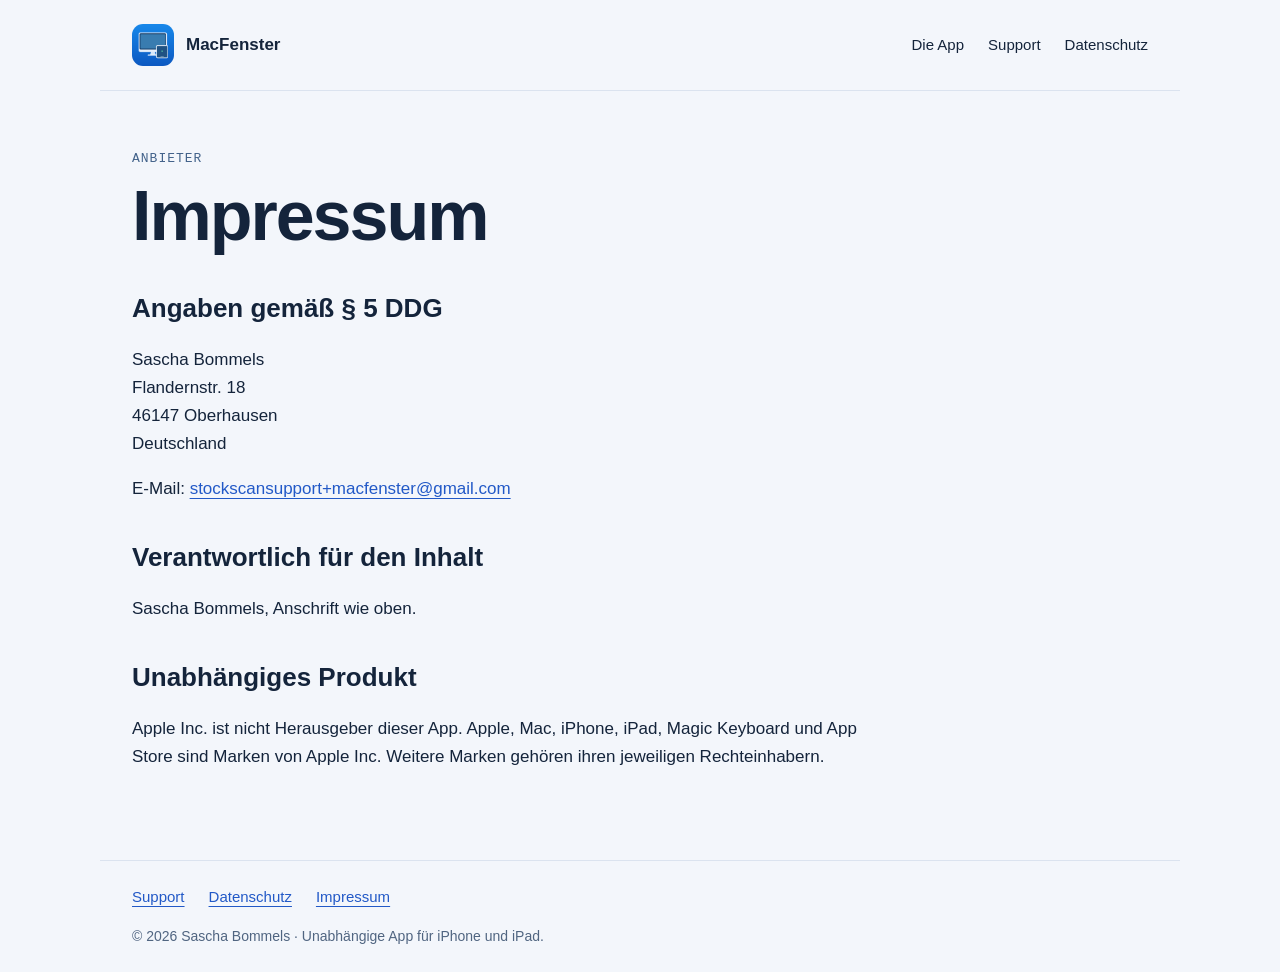
==== impressum.html @ a95e3043 "Publish MacFenster support and privacy website" ====
<!doctype html><html lang="de"><head><meta charset="utf-8"><meta name="viewport" content="width=device-width,initial-scale=1"><title>Impressum – MacFenster</title><meta name="description" content="MacFenster: Bildschirmfreigabe für deinen Mac auf iPad und iPhone. Hilfe, Kontakt und Datenschutz."><link rel="icon" href="assets/icon.png"><link rel="stylesheet" href="style.css"></head><body><header><a class="brand" href="index.html"><img src="assets/icon.png" alt="" width="42" height="42">MacFenster</a><nav aria-label="Hauptnavigation"><a href="index.html">Die App</a><a href="support.html">Support</a><a href="privacy.html">Datenschutz</a></nav></header><main><div class="eyebrow">Anbieter</div><h1>Impressum</h1><h2>Angaben gemäß § 5 DDG</h2><address>Sascha Bommels<br>Flandernstr. 18<br>46147 Oberhausen<br>Deutschland</address><p>E-Mail: <a href="mailto:stockscansupport+macfenster@gmail.com">stockscansupport+macfenster@gmail.com</a></p><h2>Verantwortlich für den Inhalt</h2><p>Sascha Bommels, Anschrift wie oben.</p><h2>Unabhängiges Produkt</h2><p>Apple Inc. ist nicht Herausgeber dieser App. Apple, Mac, iPhone, iPad, Magic Keyboard und App Store sind Marken von Apple Inc. Weitere Marken gehören ihren jeweiligen Rechteinhabern.</p></main><footer><nav aria-label="Rechtliches"><a href="support.html">Support</a><a href="privacy.html">Datenschutz</a><a href="impressum.html">Impressum</a></nav>© 2026 Sascha Bommels · Unabhängige App für iPhone und iPad.</footer></body></html>
---- style.css ----
*{box-sizing:border-box}body{margin:0;background:#f3f6fb;color:#14243b;font:17px/1.65 -apple-system,BlinkMacSystemFont,"Segoe UI",sans-serif}a{color:#2259c7;text-underline-offset:4px}header,main,footer{max-width:1080px;margin:auto;padding:24px 32px}header{display:flex;align-items:center;justify-content:space-between;gap:24px;border-bottom:1px solid #dbe3ef}header a{color:inherit;text-decoration:none}nav{display:flex;gap:24px;flex-wrap:wrap;font-size:15px}.brand{display:flex;align-items:center;gap:12px;font-weight:650}.brand img{width:42px;height:42px;border-radius:11px}main{min-height:65vh;padding-top:60px;padding-bottom:72px}h1{font-size:clamp(38px,6vw,70px);line-height:1.05;letter-spacing:-2px;max-width:800px;margin:14px 0 26px}h2{font-size:26px;line-height:1.25;margin-top:38px}p{max-width:760px}.eyebrow{font:13px ui-monospace,SFMono-Regular,monospace;color:#42628a;text-transform:uppercase;letter-spacing:1px}.lead{font-size:23px;color:#40546f}.button{display:inline-block;background:#2359c6;color:white;text-decoration:none;padding:12px 22px;border-radius:12px;font-weight:600;margin:12px 10px 12px 0}.window{margin:45px 0;background:#14243b;color:#e6efff;border:1px solid #364b6a;border-radius:18px;overflow:hidden;max-width:850px}.titlebar{padding:12px 22px;font:13px ui-monospace,monospace;border-bottom:1px solid #364b6a}.windowbody{padding:30px;display:flex;align-items:center;gap:32px;flex-wrap:wrap}.windowbody strong{font-size:27px}.windowbody p{color:#bdcce4;margin:6px 0}.linkline{width:72px;height:1px;background:#81a6eb}.features{display:grid;grid-template-columns:1fr 1fr;gap:6px 45px}.features p{color:#40546f}.note{border-left:3px solid #4072ce;padding:8px 0 8px 20px;color:#40546f}li{margin:10px 0}footer{font-size:14px;color:#506581;border-top:1px solid #dbe3ef}footer nav{margin-bottom:15px}address{font-style:normal}:focus-visible{outline:3px solid #d1792d;outline-offset:5px}details{border-bottom:1px solid #dbe3ef;padding:18px 0}summary{cursor:pointer;font-weight:600}@media(max-width:640px){header,main,footer{padding-left:22px;padding-right:22px}header{align-items:flex-start;flex-direction:column;gap:15px}nav{gap:15px}main{padding-top:36px}.lead{font-size:20px}.features{grid-template-columns:1fr}.windowbody{padding:24px;gap:18px}.linkline{width:30px}}
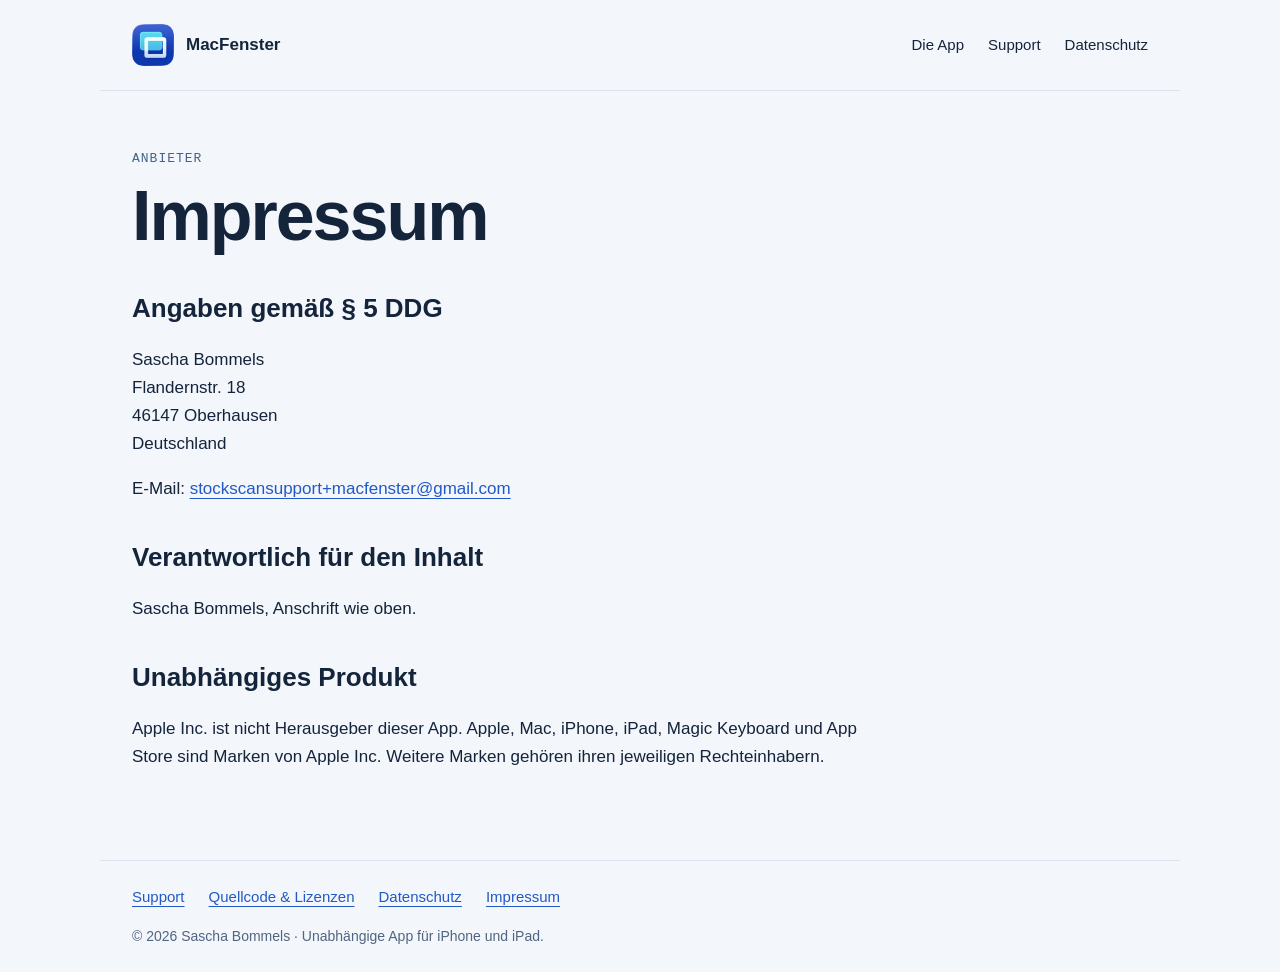
==== commit f0ca12b8: "Add GPL source downloads and license information" ====
--- a/impressum.html
+++ b/impressum.html
@@ -1 +1 @@
-<!doctype html><html lang="de"><head><meta charset="utf-8"><meta name="viewport" content="width=device-width,initial-scale=1"><title>Impressum – MacFenster</title><meta name="description" content="MacFenster: Bildschirmfreigabe für deinen Mac auf iPad und iPhone. Hilfe, Kontakt und Datenschutz."><link rel="icon" href="assets/icon.png"><link rel="stylesheet" href="style.css"></head><body><header><a class="brand" href="index.html"><img src="assets/icon.png" alt="" width="42" height="42">MacFenster</a><nav aria-label="Hauptnavigation"><a href="index.html">Die App</a><a href="support.html">Support</a><a href="privacy.html">Datenschutz</a></nav></header><main><div class="eyebrow">Anbieter</div><h1>Impressum</h1><h2>Angaben gemäß § 5 DDG</h2><address>Sascha Bommels<br>Flandernstr. 18<br>46147 Oberhausen<br>Deutschland</address><p>E-Mail: <a href="mailto:stockscansupport+macfenster@gmail.com">stockscansupport+macfenster@gmail.com</a></p><h2>Verantwortlich für den Inhalt</h2><p>Sascha Bommels, Anschrift wie oben.</p><h2>Unabhängiges Produkt</h2><p>Apple Inc. ist nicht Herausgeber dieser App. Apple, Mac, iPhone, iPad, Magic Keyboard und App Store sind Marken von Apple Inc. Weitere Marken gehören ihren jeweiligen Rechteinhabern.</p></main><footer><nav aria-label="Rechtliches"><a href="support.html">Support</a><a href="privacy.html">Datenschutz</a><a href="impressum.html">Impressum</a></nav>© 2026 Sascha Bommels · Unabhängige App für iPhone und iPad.</footer></body></html>+<!doctype html><html lang="de"><head><meta charset="utf-8"><meta name="viewport" content="width=device-width,initial-scale=1"><title>Impressum – MacFenster</title><meta name="description" content="MacFenster: Bildschirmfreigabe für deinen Mac auf iPad und iPhone. Hilfe, Kontakt und Datenschutz."><link rel="icon" href="assets/icon.png"><link rel="stylesheet" href="style.css"></head><body><header><a class="brand" href="index.html"><img src="assets/icon.png" alt="" width="42" height="42">MacFenster</a><nav aria-label="Hauptnavigation"><a href="index.html">Die App</a><a href="support.html">Support</a><a href="privacy.html">Datenschutz</a></nav></header><main><div class="eyebrow">Anbieter</div><h1>Impressum</h1><h2>Angaben gemäß § 5 DDG</h2><address>Sascha Bommels<br>Flandernstr. 18<br>46147 Oberhausen<br>Deutschland</address><p>E-Mail: <a href="mailto:stockscansupport+macfenster@gmail.com">stockscansupport+macfenster@gmail.com</a></p><h2>Verantwortlich für den Inhalt</h2><p>Sascha Bommels, Anschrift wie oben.</p><h2>Unabhängiges Produkt</h2><p>Apple Inc. ist nicht Herausgeber dieser App. Apple, Mac, iPhone, iPad, Magic Keyboard und App Store sind Marken von Apple Inc. Weitere Marken gehören ihren jeweiligen Rechteinhabern.</p></main><footer><nav aria-label="Rechtliches"><a href="support.html">Support</a><a href="source.html">Quellcode &amp; Lizenzen</a><a href="privacy.html">Datenschutz</a><a href="impressum.html">Impressum</a></nav>© 2026 Sascha Bommels · Unabhängige App für iPhone und iPad.</footer></body></html>
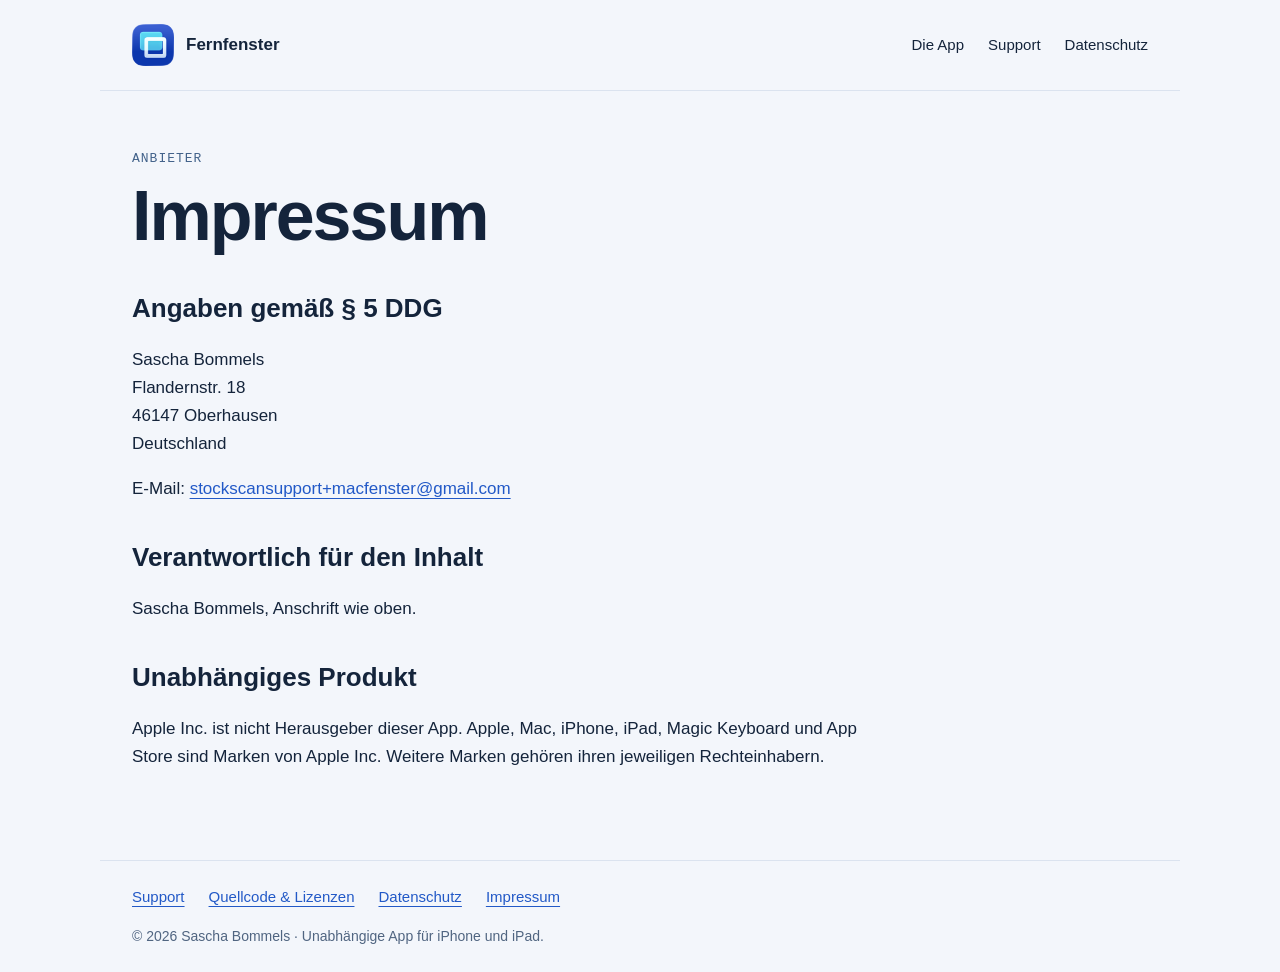
==== commit a7f61e97: "Publish Fernfenster branding and current build 19 images and source" ====
--- a/impressum.html
+++ b/impressum.html
@@ -1 +1 @@
-<!doctype html><html lang="de"><head><meta charset="utf-8"><meta name="viewport" content="width=device-width,initial-scale=1"><title>Impressum – MacFenster</title><meta name="description" content="MacFenster: Bildschirmfreigabe für deinen Mac auf iPad und iPhone. Hilfe, Kontakt und Datenschutz."><link rel="icon" href="assets/icon.png"><link rel="stylesheet" href="style.css"></head><body><header><a class="brand" href="index.html"><img src="assets/icon.png" alt="" width="42" height="42">MacFenster</a><nav aria-label="Hauptnavigation"><a href="index.html">Die App</a><a href="support.html">Support</a><a href="privacy.html">Datenschutz</a></nav></header><main><div class="eyebrow">Anbieter</div><h1>Impressum</h1><h2>Angaben gemäß § 5 DDG</h2><address>Sascha Bommels<br>Flandernstr. 18<br>46147 Oberhausen<br>Deutschland</address><p>E-Mail: <a href="mailto:stockscansupport+macfenster@gmail.com">stockscansupport+macfenster@gmail.com</a></p><h2>Verantwortlich für den Inhalt</h2><p>Sascha Bommels, Anschrift wie oben.</p><h2>Unabhängiges Produkt</h2><p>Apple Inc. ist nicht Herausgeber dieser App. Apple, Mac, iPhone, iPad, Magic Keyboard und App Store sind Marken von Apple Inc. Weitere Marken gehören ihren jeweiligen Rechteinhabern.</p></main><footer><nav aria-label="Rechtliches"><a href="support.html">Support</a><a href="source.html">Quellcode &amp; Lizenzen</a><a href="privacy.html">Datenschutz</a><a href="impressum.html">Impressum</a></nav>© 2026 Sascha Bommels · Unabhängige App für iPhone und iPad.</footer></body></html>+<!doctype html><html lang="de"><head><meta charset="utf-8"><meta name="viewport" content="width=device-width,initial-scale=1"><title>Impressum – Fernfenster</title><meta name="description" content="Fernfenster: Bildschirmfreigabe für deinen Mac auf iPad und iPhone. Hilfe, Kontakt und Datenschutz."><link rel="icon" href="assets/icon.png"><link rel="stylesheet" href="style.css"></head><body><header><a class="brand" href="index.html"><img src="assets/icon.png" alt="" width="42" height="42">Fernfenster</a><nav aria-label="Hauptnavigation"><a href="index.html">Die App</a><a href="support.html">Support</a><a href="privacy.html">Datenschutz</a></nav></header><main><div class="eyebrow">Anbieter</div><h1>Impressum</h1><h2>Angaben gemäß § 5 DDG</h2><address>Sascha Bommels<br>Flandernstr. 18<br>46147 Oberhausen<br>Deutschland</address><p>E-Mail: <a href="mailto:stockscansupport+macfenster@gmail.com">stockscansupport+macfenster@gmail.com</a></p><h2>Verantwortlich für den Inhalt</h2><p>Sascha Bommels, Anschrift wie oben.</p><h2>Unabhängiges Produkt</h2><p>Apple Inc. ist nicht Herausgeber dieser App. Apple, Mac, iPhone, iPad, Magic Keyboard und App Store sind Marken von Apple Inc. Weitere Marken gehören ihren jeweiligen Rechteinhabern.</p></main><footer><nav aria-label="Rechtliches"><a href="support.html">Support</a><a href="source.html">Quellcode &amp; Lizenzen</a><a href="privacy.html">Datenschutz</a><a href="impressum.html">Impressum</a></nav>© 2026 Sascha Bommels · Unabhängige App für iPhone und iPad.</footer></body></html>
